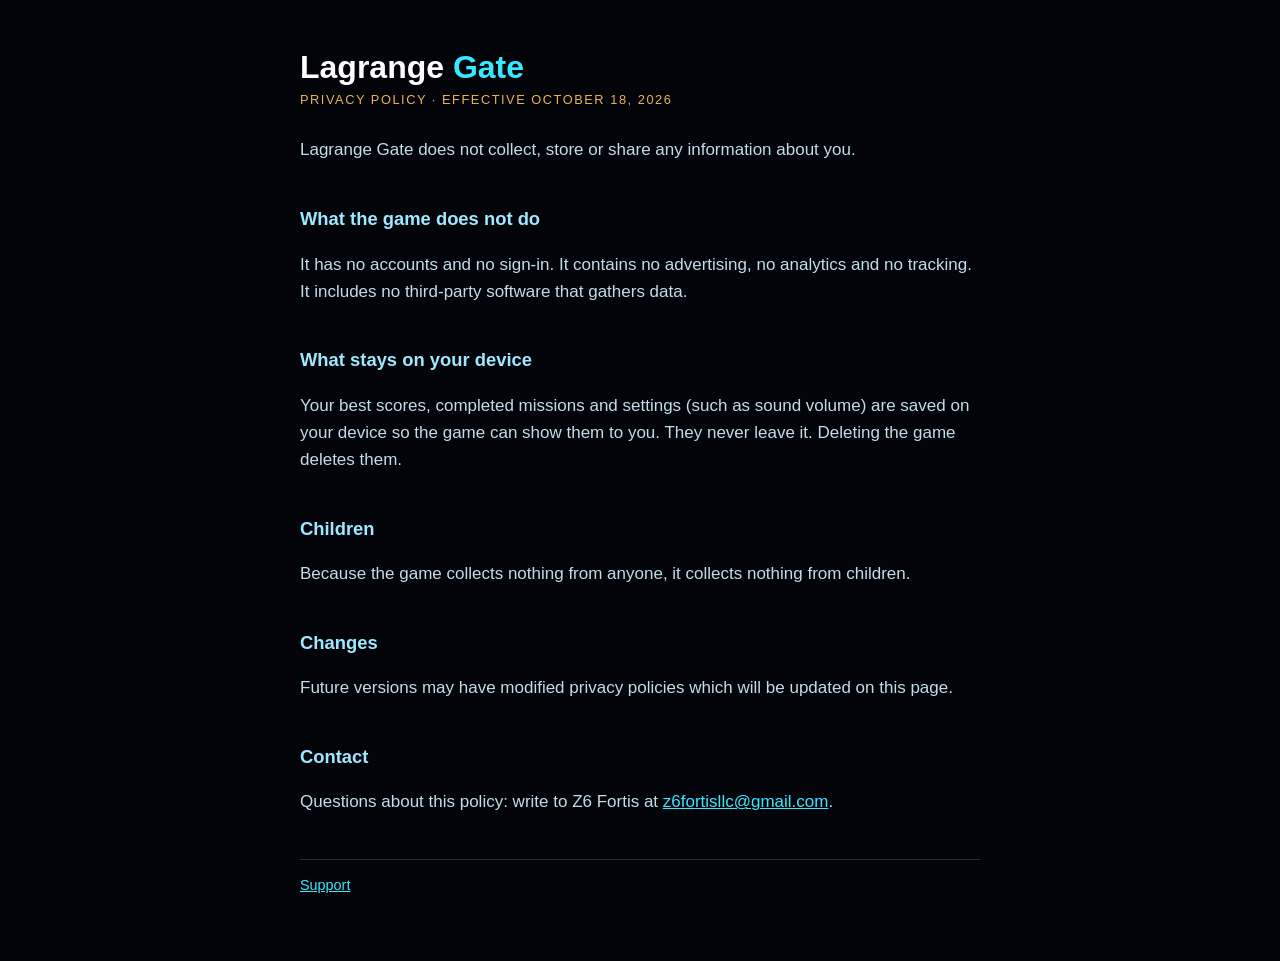
==== privacy.html @ a080aa28 "Update the support and privacy pages" ====
<!doctype html>
<html lang="en">
<head>
<meta charset="utf-8">
<meta name="viewport" content="width=device-width, initial-scale=1">
<title>Lagrange Gate: Privacy Policy</title>
<link rel="stylesheet" href="style.css">
</head>
<body>
<main>
<h1>Lagrange <span>Gate</span></h1>
<p class="sub">Privacy policy · Effective October 18, 2026</p>

<p>Lagrange Gate does not collect, store or share any information about you.</p>

<h2>What the game does not do</h2>
<p>It has no accounts and no sign-in. It contains no advertising, no analytics and no tracking. It includes no third-party software that gathers data.</p>

<h2>What stays on your device</h2>
<p>Your best scores, completed missions and settings (such as sound volume) are saved on your device so the game can show them to you. They never leave it. Deleting the game deletes them.</p>

<h2>Children</h2>
<p>Because the game collects nothing from anyone, it collects nothing from children.</p>

<h2>Changes</h2>
<p>Future versions may have modified privacy policies which will be updated on this page.</p>

<h2>Contact</h2>
<p>Questions about this policy: write to Z6 Fortis at <a href="mailto:z6fortisllc@gmail.com">z6fortisllc@gmail.com</a>.</p>

<footer><a href="index.html">Support</a></footer>
</main>
</body>
</html>
---- style.css ----
:root { color-scheme: dark; }
body { margin: 0; background: #02040a; color: #c4dcea; font: 17px/1.6 -apple-system, BlinkMacSystemFont, "Segoe UI", Helvetica, Arial, sans-serif; }
main { max-width: 680px; margin: 0 auto; padding: 48px 20px 64px; }
h1 { color: #fff; font-size: 2rem; line-height: 1.2; margin: 0 0 4px; }
h1 span { color: #38e8ff; }
h2 { color: #9fe9ff; font-size: 1.15rem; margin: 2.2em 0 0.4em; }
p.sub { color: #e8b44f; letter-spacing: 0.12em; text-transform: uppercase; font-size: 0.8rem; margin: 0 0 2em; }
a { color: #38e8ff; }
footer { margin-top: 3em; padding-top: 1em; border-top: 1px solid rgba(126, 214, 255, 0.22); color: #6f8ea4; font-size: 0.9rem; }
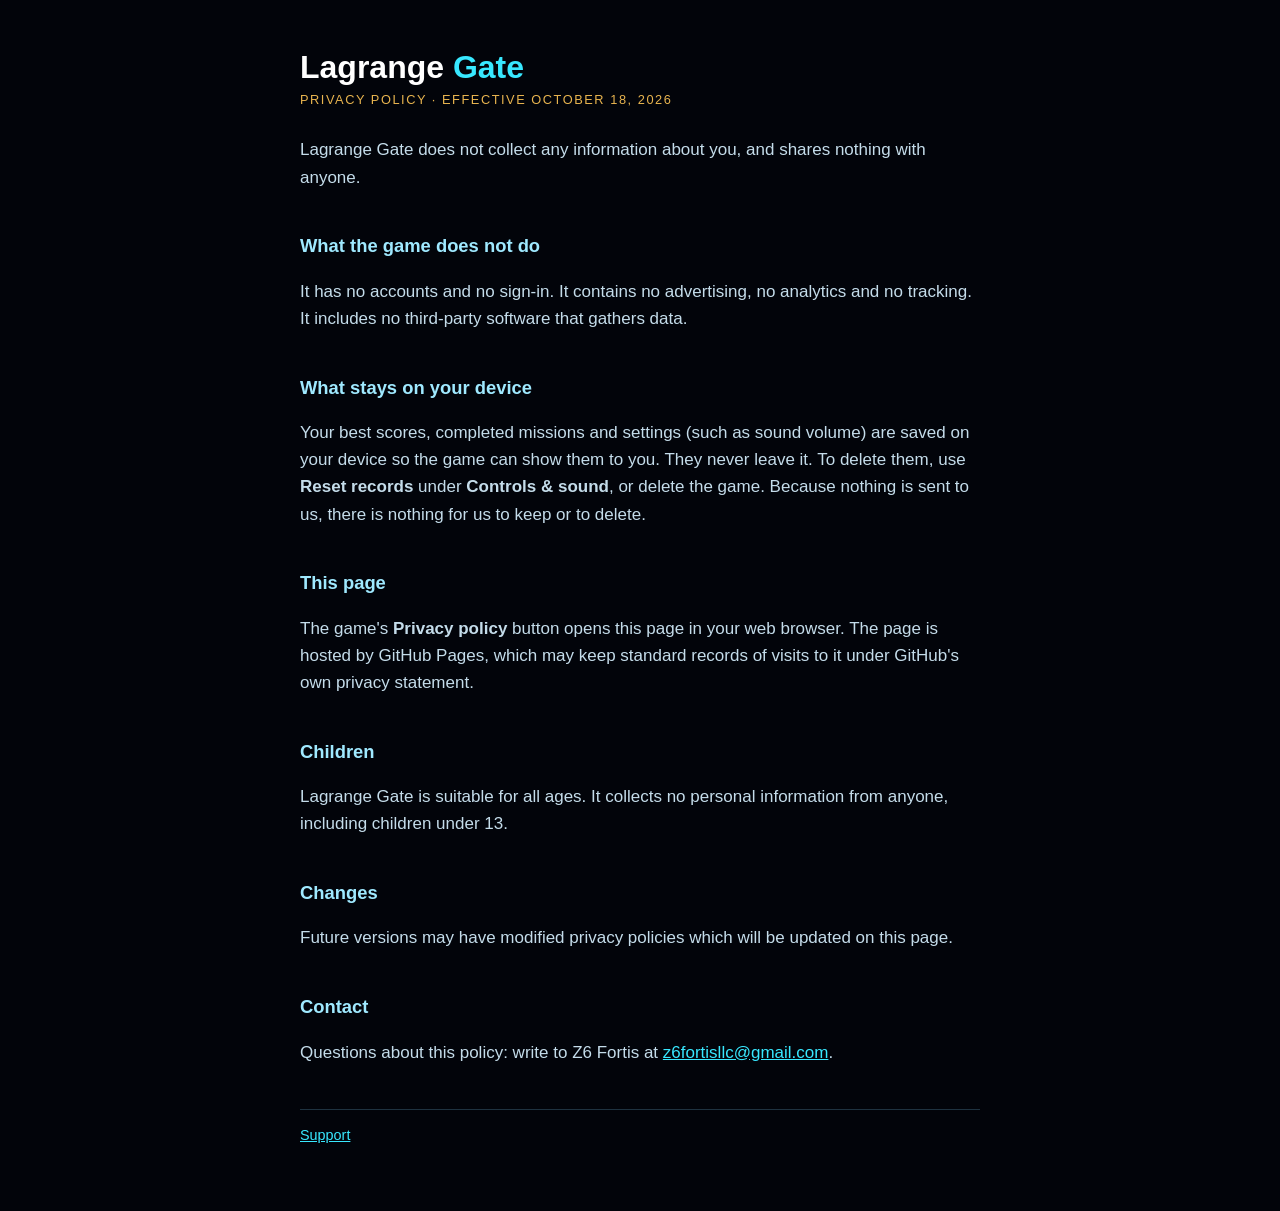
==== commit 001060da: "Update the support and privacy pages" ====
--- a/privacy.html
+++ b/privacy.html
@@ -11,16 +11,19 @@
 <h1>Lagrange <span>Gate</span></h1>
 <p class="sub">Privacy policy · Effective October 18, 2026</p>
 
-<p>Lagrange Gate does not collect, store or share any information about you.</p>
+<p>Lagrange Gate does not collect any information about you, and shares nothing with anyone.</p>
 
 <h2>What the game does not do</h2>
 <p>It has no accounts and no sign-in. It contains no advertising, no analytics and no tracking. It includes no third-party software that gathers data.</p>
 
 <h2>What stays on your device</h2>
-<p>Your best scores, completed missions and settings (such as sound volume) are saved on your device so the game can show them to you. They never leave it. Deleting the game deletes them.</p>
+<p>Your best scores, completed missions and settings (such as sound volume) are saved on your device so the game can show them to you. They never leave it. To delete them, use <b>Reset records</b> under <b>Controls &amp; sound</b>, or delete the game. Because nothing is sent to us, there is nothing for us to keep or to delete.</p>
+
+<h2>This page</h2>
+<p>The game's <b>Privacy policy</b> button opens this page in your web browser. The page is hosted by GitHub Pages, which may keep standard records of visits to it under GitHub's own privacy statement.</p>
 
 <h2>Children</h2>
-<p>Because the game collects nothing from anyone, it collects nothing from children.</p>
+<p>Lagrange Gate is suitable for all ages. It collects no personal information from anyone, including children under 13.</p>
 
 <h2>Changes</h2>
 <p>Future versions may have modified privacy policies which will be updated on this page.</p>
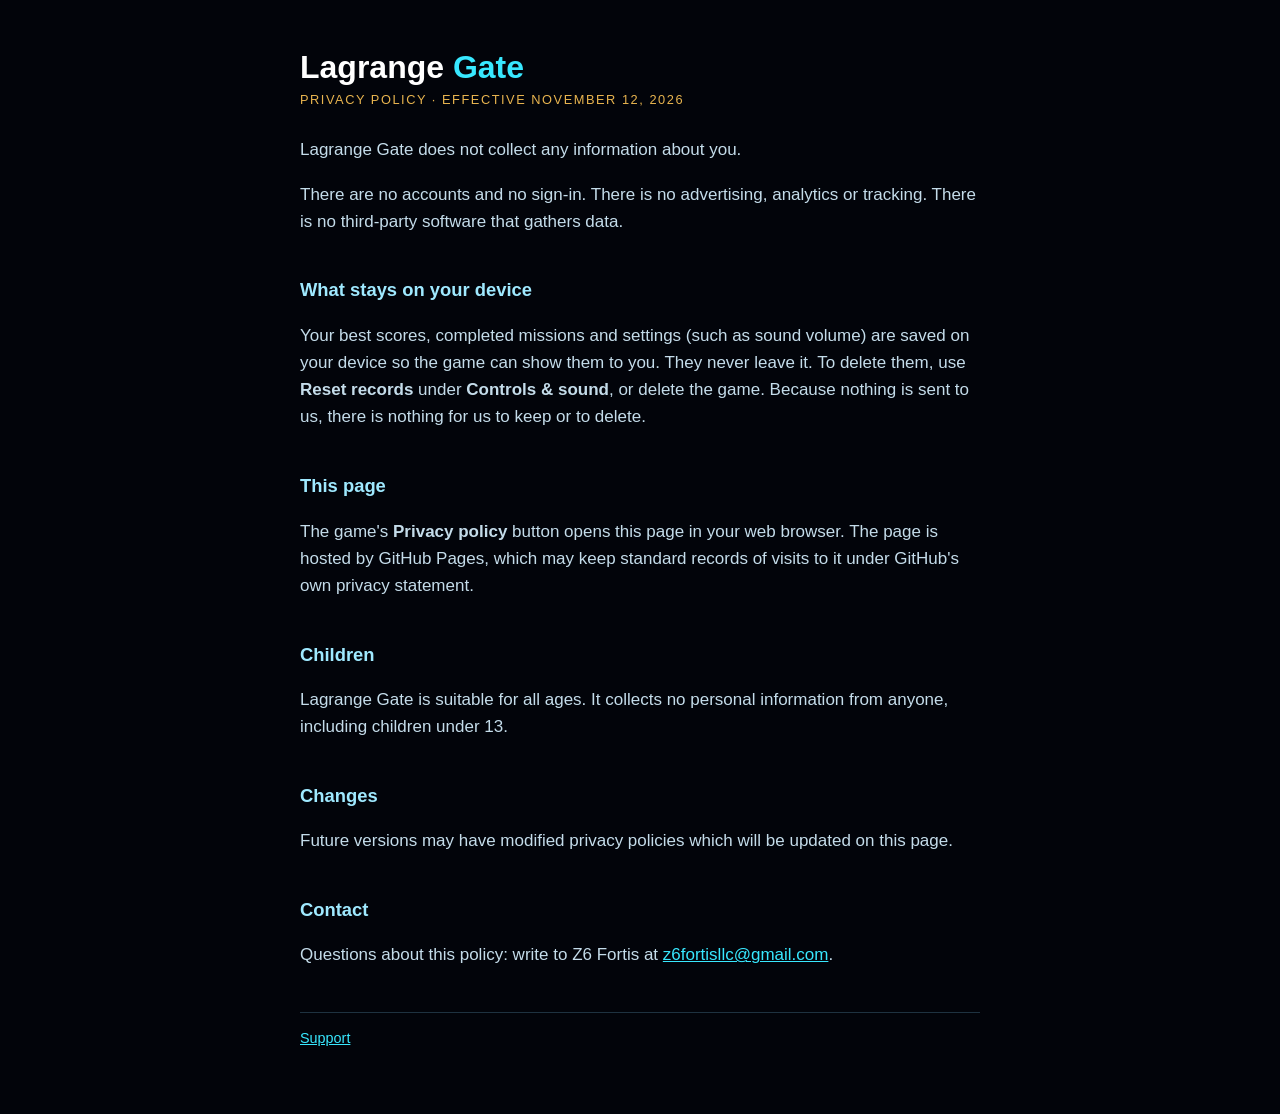
==== commit cbe4b441: "Update the support and privacy pages" ====
--- a/privacy.html
+++ b/privacy.html
@@ -9,12 +9,10 @@
 <body>
 <main>
 <h1>Lagrange <span>Gate</span></h1>
-<p class="sub">Privacy policy · Effective October 18, 2026</p>
+<p class="sub">Privacy policy · Effective November 12, 2026</p>
 
-<p>Lagrange Gate does not collect any information about you, and shares nothing with anyone.</p>
-
-<h2>What the game does not do</h2>
-<p>It has no accounts and no sign-in. It contains no advertising, no analytics and no tracking. It includes no third-party software that gathers data.</p>
+<p>Lagrange Gate does not collect any information about you.</p>
+<p>There are no accounts and no sign-in. There is no advertising, analytics or tracking. There is no third-party software that gathers data.</p>
 
 <h2>What stays on your device</h2>
 <p>Your best scores, completed missions and settings (such as sound volume) are saved on your device so the game can show them to you. They never leave it. To delete them, use <b>Reset records</b> under <b>Controls &amp; sound</b>, or delete the game. Because nothing is sent to us, there is nothing for us to keep or to delete.</p>
